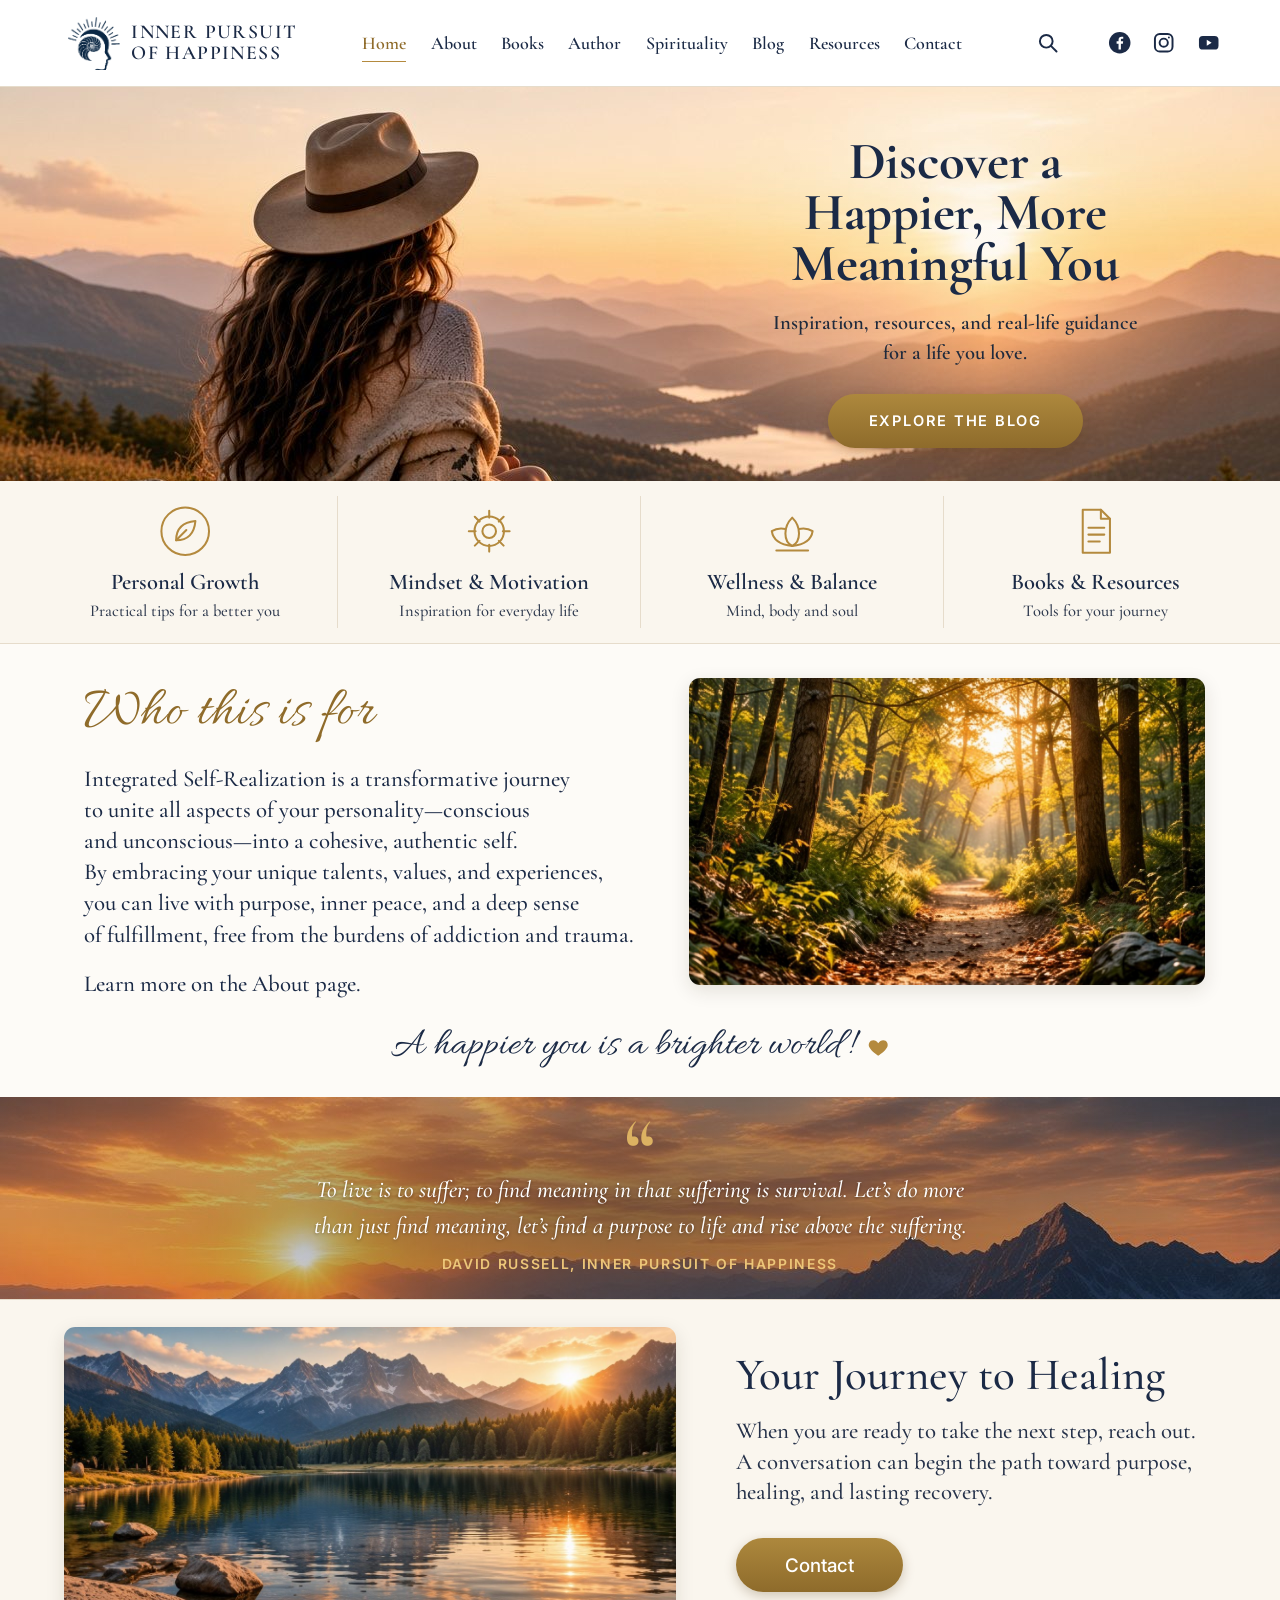
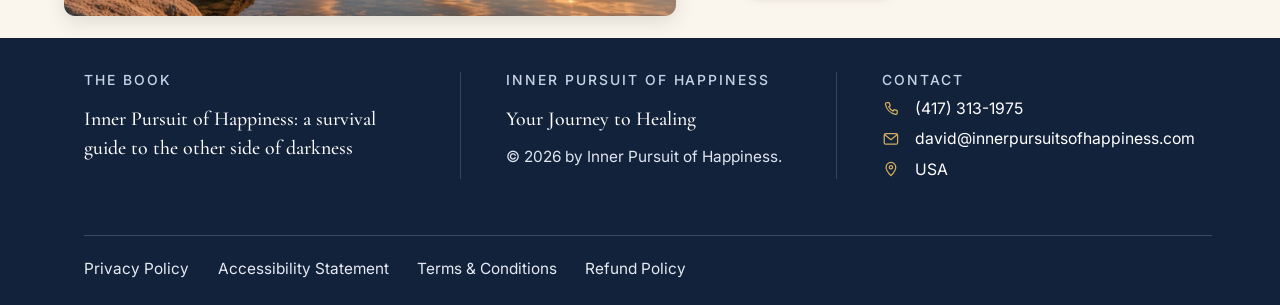
==== index.html @ fd6c5c4e "Home page design preview (approved mockup)" ====
<!doctype html>
<html lang="en">
<head>
  <meta charset="utf-8" />
  <meta name="viewport" content="width=device-width, initial-scale=1" />
  <meta name="robots" content="noindex, nofollow, noarchive" />
  <meta name="googlebot" content="noindex, nofollow" />
  <title>Home (design preview) | Inner Pursuit of Happiness</title>
  <meta name="description" content="Design preview of the Inner Pursuit of Happiness home page. Not the live website." />
  <link rel="icon" type="image/png" href="images/logo-icon.png" />
  <link rel="preconnect" href="https://fonts.googleapis.com" />
  <link rel="preconnect" href="https://fonts.gstatic.com" crossorigin />
  <link
    rel="stylesheet"
    href="https://fonts.googleapis.com/css2?family=Allura&family=Cormorant+Garamond:ital,wght@0,500;0,600;0,700;1,500&family=Inter:wght@400;500;600&display=swap"
  />
  <link rel="stylesheet" href="styles.css" />
</head>
<body>
  <a class="skip-link" href="#main">Skip to main content</a>

  <header class="site-header">
    <div class="wrap header-inner">
      <a class="brand" href="./" aria-label="Inner Pursuit of Happiness, home">
        <img class="brand-mark" src="images/logo-icon.png" alt="" width="466" height="469" />
        <span class="brand-name" aria-hidden="true"><span>Inner Pursuit</span><span>of Happiness</span></span>
      </a>

      <button class="menu-toggle" type="button" aria-expanded="false" aria-controls="site-nav">
        <span class="menu-bars" aria-hidden="true"></span>
        <span class="menu-label">Menu</span>
      </button>

      <nav id="site-nav" class="site-nav" aria-label="Main">
        <ul>
          <li><a href="./" aria-current="page">Home</a></li>
          <li><a href="https://innerpursuitofhappiness.com/about">About</a></li>
          <li><a href="https://innerpursuitofhappiness.com/books">Books</a></li>
          <li><a href="https://innerpursuitofhappiness.com/author">Author</a></li>
          <li><a href="https://innerpursuitofhappiness.com/spirituality">Spirituality</a></li>
          <li><a href="https://innerpursuitofhappiness.com/blog">Blog</a></li>
          <li><a href="https://innerpursuitofhappiness.com/resources">Resources</a></li>
          <li><a href="https://innerpursuitofhappiness.com/contact">Contact</a></li>
        </ul>
      </nav>

      <div class="header-tools">
        <a
          class="tool-link"
          href="https://www.google.com/search?q=site%3Ainnerpursuitofhappiness.com"
          aria-label="Search the Inner Pursuit of Happiness website"
        >
          <svg viewBox="0 0 24 24" aria-hidden="true"><circle cx="10.5" cy="10.5" r="6.5" /><path d="M15.5 15.5 21 21" /></svg>
        </a>
        <span class="social" aria-hidden="true">
          <svg class="social-fb" viewBox="0 0 24 24"><circle cx="12" cy="12" r="11" /><path class="ink" d="M13.2 19v-6h2l.3-2.4h-2.3V9.2c0-.7.2-1.2 1.2-1.2h1.2V5.9c-.2 0-1-.1-1.8-.1-1.8 0-3 1.1-3 3.1v1.7H8.8V13h2v6z" /></svg>
          <svg class="social-ig" viewBox="0 0 24 24"><rect x="3" y="3" width="18" height="18" rx="5" /><circle cx="12" cy="12" r="4.2" /><circle cx="17.3" cy="6.7" r="1" class="dot" /></svg>
          <svg class="social-yt" viewBox="0 0 24 24"><rect x="2" y="5" width="20" height="14" rx="4" /><path class="ink" d="m10 9 5 3-5 3z" /></svg>
        </span>
      </div>
    </div>
  </header>

  <main id="main">
    <section class="hero" aria-labelledby="hero-title">
      <img
        class="hero-img"
        src="images/hero-woman-valley.jpg"
        alt="A woman in a brown hat sits on a hillside overlooking a golden mountain valley and lake at sunset"
        width="1280"
        height="720"
        fetchpriority="high"
      />
      <div class="wrap hero-inner">
        <div class="hero-copy">
          <h1 id="hero-title">Discover a<br class="br-d" /> Happier, More<br class="br-d" /> Meaningful You</h1>
          <p class="hero-lede">Inspiration, resources, and real-life guidance<br class="br-d" /> for a life you love.</p>
          <a class="btn btn-gold btn-caps" href="https://innerpursuitofhappiness.com/blog">Explore the Blog</a>
        </div>
      </div>
    </section>

    <nav class="features" aria-label="Topics">
      <ul class="wrap features-list">
        <li>
          <svg class="feature-icon" viewBox="0 0 48 48" aria-hidden="true"><circle cx="24" cy="24" r="21" /><path d="M16 32c0-10 6-16 17-17-1 11-7 17-17 17Z" /><path d="M16 32l9-9" /></svg>
          <h2>Personal Growth</h2>
          <p>Practical tips for a better you</p>
        </li>
        <li>
          <svg class="feature-icon" viewBox="0 0 48 48" aria-hidden="true"><circle cx="24" cy="24" r="6" /><path d="M24 6v6M24 36v6M6 24h6M36 24h6M11.3 11.3l4.2 4.2M32.5 32.5l4.2 4.2M11.3 36.7l4.2-4.2M32.5 15.5l4.2-4.2" /><circle cx="24" cy="24" r="13" /></svg>
          <h2>Mindset &amp; Motivation</h2>
          <p>Inspiration for everyday life</p>
        </li>
        <li>
          <svg class="feature-icon" viewBox="0 0 48 48" aria-hidden="true"><path d="M24 12c4 4 6 9 6 14s-2 9-6 11c-4-2-6-6-6-11s2-10 6-14Z" /><path d="M18 22c-5-1-9 0-12 2 1 7 7 12 18 13" /><path d="M30 22c5-1 9 0 12 2-1 7-7 12-18 13" /><path d="M10 41h28" /></svg>
          <h2>Wellness &amp; Balance</h2>
          <p>Mind, body and soul</p>
        </li>
        <li>
          <svg class="feature-icon" viewBox="0 0 48 48" aria-hidden="true"><path d="M13 5h16l8 8v30H13z" /><path d="M29 5v8h8" /><path d="M18 21h14M18 27h14M18 33h10" /></svg>
          <h2>Books &amp; Resources</h2>
          <p>Tools for your journey</p>
        </li>
      </ul>
    </nav>

    <section class="who" aria-labelledby="who-title">
      <div class="wrap who-grid">
        <div class="who-copy">
          <h2 id="who-title" class="script-heading">Who this is for</h2>
          <p>
            Integrated Self-Realization is a transformative journey<br class="br-d" /> to unite all aspects of your
            personality—conscious<br class="br-d" /> and unconscious—into a cohesive, authentic self.<br class="br-d" /> By
            embracing your unique talents, values, and experiences,<br class="br-d" /> you can live with purpose, inner peace,
            and a deep sense<br class="br-d" /> of fulfillment, free from the burdens of addiction and trauma.
          </p>
          <p class="who-more">Learn more on the About page.</p>
        </div>
        <img
          class="photo who-photo"
          src="images/forest-path.jpg"
          alt="A quiet forest walking path with golden sunlight filtering through tall trees"
          width="1280"
          height="720"
          loading="lazy"
        />
      </div>
      <p class="wrap tagline">A happier you is a brighter world! <svg class="heart" viewBox="0 0 24 24" aria-hidden="true"><path d="M12 21s-7.5-4.6-9.6-9.2C.9 8.4 3 4.5 6.7 4.5c2.2 0 3.9 1.2 5.3 3.1 1.4-1.9 3.1-3.1 5.3-3.1 3.7 0 5.8 3.9 4.3 7.3C19.5 16.4 12 21 12 21Z" /></svg></p>
    </section>

    <section class="quote" aria-label="A message from David Russell">
      <img class="quote-img" src="images/quote-panorama.jpg" alt="" width="1280" height="720" loading="lazy" />
      <figure class="wrap quote-inner">
        <span class="quote-mark" aria-hidden="true">&ldquo;</span>
        <blockquote>
          <p>
            To live is to suffer; to find meaning in that suffering is survival. Let’s do more<br class="br-d" />
            than just find meaning, let’s find a purpose to life and rise above the suffering.
          </p>
        </blockquote>
        <figcaption>David Russell, Inner Pursuit of Happiness</figcaption>
      </figure>
    </section>

    <section class="journey" aria-labelledby="journey-title">
      <div class="wrap journey-grid">
        <img
          class="photo journey-photo"
          src="images/mountain-lake.jpg"
          alt="A calm mountain lake at sunset with evergreen trees along the shore and golden light on the water"
          width="1280"
          height="720"
          loading="lazy"
        />
        <div class="journey-copy">
          <h2 id="journey-title">Your Journey to Healing</h2>
          <p>
            When you are ready to take the next step, reach out. A conversation can begin the path toward purpose, healing,
            and lasting recovery.
          </p>
          <a class="btn btn-gold" href="https://innerpursuitofhappiness.com/contact">Contact</a>
        </div>
      </div>
    </section>
  </main>

  <footer class="site-footer">
    <div class="wrap footer-cols">
      <div class="footer-col">
        <p class="footer-label">The Book</p>
        <p class="footer-serif">
          <a href="https://innerpursuitofhappiness.com/books/inner-pursuit-of-happiness">Inner Pursuit of Happiness: a survival guide to the other side of darkness</a>
        </p>
      </div>
      <div class="footer-col">
        <p class="footer-label">Inner Pursuit of Happiness</p>
        <p class="footer-serif">Your Journey to Healing</p>
        <p class="footer-small">© 2026 by Inner Pursuit of Happiness.</p>
      </div>
      <div class="footer-col">
        <p class="footer-label">Contact</p>
        <ul class="footer-contact">
          <li>
            <svg viewBox="0 0 24 24" aria-hidden="true"><path d="M6.6 3.5h3l1.5 4.2-2 1.4a12 12 0 0 0 5.8 5.8l1.4-2 4.2 1.5v3a2 2 0 0 1-2.2 2A17 17 0 0 1 4.6 5.7a2 2 0 0 1 2-2.2Z" /></svg>
            <a href="tel:+14173131975">(417) 313-1975</a>
          </li>
          <li>
            <svg viewBox="0 0 24 24" aria-hidden="true"><rect x="3" y="5" width="18" height="14" rx="2" /><path d="m3.5 6 8.5 7 8.5-7" /></svg>
            <a href="mailto:david@innerpursuitsofhappiness.com">david@innerpursuitsofhappiness.com</a>
          </li>
          <li>
            <svg viewBox="0 0 24 24" aria-hidden="true"><path d="M12 21s-6.5-6.2-6.5-11.2a6.5 6.5 0 0 1 13 0C18.5 14.8 12 21 12 21Z" /><circle cx="12" cy="9.8" r="2.3" /></svg>
            <span>USA</span>
          </li>
        </ul>
      </div>
    </div>
    <div class="wrap footer-legal">
      <nav aria-label="Legal">
        <ul>
          <li><a href="https://innerpursuitofhappiness.com/privacy-policy">Privacy Policy</a></li>
          <li><a href="https://innerpursuitofhappiness.com/accessibility">Accessibility Statement</a></li>
          <li><a href="https://innerpursuitofhappiness.com/terms">Terms &amp; Conditions</a></li>
          <li><a href="https://innerpursuitofhappiness.com/refund-policy">Refund Policy</a></li>
        </ul>
      </nav>
    </div>
  </footer>

  <script>
    (function () {
      var btn = document.querySelector(".menu-toggle");
      var nav = document.getElementById("site-nav");
      if (!btn || !nav) return;
      btn.addEventListener("click", function () {
        var open = btn.getAttribute("aria-expanded") === "true";
        btn.setAttribute("aria-expanded", String(!open));
        nav.classList.toggle("is-open", !open);
      });
    })();
  </script>
</body>
</html>
---- styles.css ----
/* Inner Pursuit of Happiness — home page design preview.
   Desktop geometry is taken from the approved 682px-wide mockup: every
   measurement is written in mockup pixels multiplied by --u (one mockup
   pixel), so the page keeps the mockup's proportions at any desktop width. */

:root {
  --u: min(calc(100vw / 682), 2.2px);
  --navy: #1b2a46;
  --navy-deep: #13223b;
  --ink: #26324a;
  --gold: #b48a3e;
  --gold-text: #8f6b2a;
  --gold-btn-top: #ad883d;
  --gold-btn-bottom: #8e6b2b;
  --cream: #faf6ee;
  --ivory: #fdfbf7;
  --line: #e6dccb;
  --serif: "Cormorant Garamond", "Palatino Linotype", Palatino, Georgia, serif;
  --sans: "Inter", "Segoe UI", system-ui, sans-serif;
  --script: "Allura", "Segoe Script", cursive;
}

*,
*::before,
*::after {
  box-sizing: border-box;
}

html {
  -webkit-text-size-adjust: 100%;
}

body {
  margin: 0;
  background: var(--ivory);
  color: var(--ink);
  font-family: var(--serif);
  overflow-x: hidden;
}

img {
  display: block;
  max-width: 100%;
}

a {
  color: inherit;
}

h1,
h2,
p,
ul,
figure,
blockquote {
  margin: 0;
}

ul {
  padding: 0;
  list-style: none;
}

:focus-visible {
  outline: 2px solid var(--gold-text);
  outline-offset: 3px;
  border-radius: 3px;
}

.skip-link {
  position: absolute;
  left: 1rem;
  top: -4rem;
  z-index: 50;
  padding: 0.6rem 1rem;
  background: var(--navy);
  color: #fff;
  font-family: var(--sans);
  text-decoration: none;
}

.skip-link:focus {
  top: 1rem;
}

.wrap {
  width: calc(682 * var(--u));
  margin-inline: auto;
  position: relative;
}

/* —— Header (mockup y 0–46) —— */
.site-header {
  background: #fff;
  border-bottom: 1px solid var(--line);
  position: relative;
  z-index: 10;
}

.header-inner {
  display: flex;
  align-items: center;
  height: calc(46 * var(--u));
  padding: 0 calc(32 * var(--u)) 0 calc(36 * var(--u));
}

.brand {
  display: flex;
  align-items: center;
  gap: calc(6 * var(--u));
  text-decoration: none;
  color: var(--navy);
  width: calc(157 * var(--u));
  flex: none;
}

.brand-mark {
  width: calc(28 * var(--u));
  height: auto;
}

.brand-name {
  display: flex;
  flex-direction: column;
  font-family: var(--serif);
  font-weight: 600;
  font-size: max(11px, calc(10.5 * var(--u)));
  line-height: 1.08;
  letter-spacing: 0.07em;
  text-transform: uppercase;
  white-space: nowrap;
}

.site-nav ul {
  display: flex;
  align-items: center;
  gap: calc(13 * var(--u));
}

.site-nav a {
  position: relative;
  display: inline-block;
  padding: calc(4 * var(--u)) 0;
  font-family: var(--serif);
  font-weight: 600;
  font-size: max(13px, calc(9.6 * var(--u)));
  color: var(--navy);
  text-decoration: none;
}

.site-nav a::after {
  content: "";
  position: absolute;
  left: 0;
  right: 0;
  bottom: 0;
  height: 1px;
  background: var(--gold);
  transform: scaleX(0);
  transition: transform 0.2s ease;
}

.site-nav a:hover::after,
.site-nav a[aria-current="page"]::after {
  transform: scaleX(1);
}

.site-nav a[aria-current="page"] {
  color: var(--gold-text);
}

.header-tools {
  display: flex;
  align-items: center;
  gap: calc(26 * var(--u));
  margin-left: auto;
}

.tool-link {
  display: grid;
  place-items: center;
  color: var(--navy);
}

.header-tools svg {
  width: calc(12.5 * var(--u));
  height: calc(12.5 * var(--u));
  min-width: 16px;
  min-height: 16px;
}

.tool-link svg {
  fill: none;
  stroke: currentColor;
  stroke-width: 2;
  stroke-linecap: round;
}

.social {
  display: flex;
  align-items: center;
  gap: calc(11 * var(--u));
  color: var(--navy);
}

.social-fb circle {
  fill: var(--navy);
}

.social-fb .ink,
.social-yt .ink {
  fill: #fff;
}

.social-ig rect,
.social-ig circle {
  fill: none;
  stroke: var(--navy);
  stroke-width: 2;
}

.social-ig .dot {
  fill: var(--navy);
  stroke: none;
}

.social-yt rect {
  fill: var(--navy);
}

.menu-toggle {
  display: none;
}

/* —— Hero (mockup y 47–257: 210 tall) —— */
.hero {
  position: relative;
  height: calc(210 * var(--u));
  overflow: hidden;
  background: #c98d4f;
}

.hero-img {
  position: absolute;
  inset: 0;
  width: 100%;
  height: 100%;
  object-fit: cover;
  object-position: 30% 33%;
}

.hero::after {
  content: "";
  position: absolute;
  inset: 0;
  background: radial-gradient(ellipse 22% 46% at 74.6% 50%, rgba(255, 240, 214, 0.38), rgba(255, 240, 214, 0) 100%);
  pointer-events: none;
}

.hero-inner {
  height: 100%;
  z-index: 1;
}

.hero-copy {
  position: absolute;
  left: calc(390 * var(--u));
  width: calc(238 * var(--u));
  top: calc(26 * var(--u));
  text-align: center;
  color: var(--navy);
}

.hero h1 {
  font-family: var(--serif);
  font-weight: 600;
  font-size: calc(28 * var(--u));
  line-height: 0.97;
  letter-spacing: -0.005em;
  color: var(--navy);
}

.hero-lede {
  margin-top: calc(10 * var(--u));
  font-family: var(--serif);
  font-weight: 600;
  font-size: calc(11 * var(--u));
  line-height: 1.45;
  color: #1f2a3c;
}

.btn {
  display: inline-flex;
  align-items: center;
  justify-content: center;
  border-radius: 999px;
  font-family: var(--sans);
  font-weight: 600;
  text-decoration: none;
  transition: filter 0.2s ease, transform 0.2s ease;
}

.btn-gold {
  color: #fff;
  background: linear-gradient(180deg, var(--gold-btn-top), var(--gold-btn-bottom));
  box-shadow: 0 calc(2 * var(--u)) calc(6 * var(--u)) rgba(80, 52, 12, 0.25);
}

.btn-gold:hover {
  filter: brightness(1.08);
}

.btn-caps {
  text-transform: uppercase;
  letter-spacing: 0.12em;
}

.hero .btn {
  margin-top: calc(14 * var(--u));
  width: calc(136 * var(--u));
  height: calc(29 * var(--u));
  font-size: max(11px, calc(7.8 * var(--u)));
}

/* —— Feature icons (mockup y 257–343: 86 tall) —— */
.features {
  background: var(--cream);
  border-bottom: 1px solid var(--line);
}

.features-list {
  display: grid;
  grid-template-columns: repeat(4, 1fr);
  height: calc(86 * var(--u));
  padding: 0 calc(18 * var(--u));
  align-items: center;
}

.features-list li {
  display: flex;
  flex-direction: column;
  align-items: center;
  text-align: center;
  padding: calc(4 * var(--u)) 0;
}

.features-list li + li {
  border-left: 1px solid var(--line);
}

.feature-icon {
  width: calc(25 * var(--u));
  height: calc(25 * var(--u));
  fill: none;
  stroke: var(--gold);
  stroke-width: 1.6;
  stroke-linecap: round;
  stroke-linejoin: round;
}

.features h2 {
  margin-top: calc(7 * var(--u));
  font-family: var(--serif);
  font-weight: 600;
  font-size: max(15px, calc(11.2 * var(--u)));
  line-height: 1.15;
  color: var(--navy);
}

.features p {
  margin-top: calc(3 * var(--u));
  font-family: var(--serif);
  font-weight: 500;
  font-size: max(13px, calc(8.4 * var(--u)));
  color: #3c4658;
}

/* —— Who this is for (mockup y 343–580) —— */
.who {
  background: var(--ivory);
  padding: calc(18 * var(--u)) 0 calc(14 * var(--u));
}

.who-grid {
  display: grid;
  grid-template-columns: calc(312 * var(--u)) calc(275 * var(--u));
  justify-content: space-between;
  padding: 0 calc(40 * var(--u)) 0 calc(45 * var(--u));
}

.script-heading {
  font-family: var(--script);
  font-weight: 400;
  font-size: calc(30 * var(--u));
  line-height: 1;
  color: var(--gold-text);
  margin-top: calc(4 * var(--u));
}

.who-copy p {
  font-family: var(--serif);
  font-weight: 500;
  font-size: calc(12.4 * var(--u));
  line-height: 1.35;
  color: var(--ink);
}

.who-copy .script-heading + p {
  margin-top: calc(12 * var(--u));
}

.who-more {
  margin-top: calc(10 * var(--u));
}

.photo {
  border-radius: calc(6 * var(--u));
  object-fit: cover;
  box-shadow: 0 calc(3 * var(--u)) calc(10 * var(--u)) rgba(40, 30, 10, 0.12);
}

.who-photo {
  width: calc(275 * var(--u));
  height: calc(164 * var(--u));
  object-position: 50% 55%;
}

.tagline {
  display: flex;
  align-items: center;
  justify-content: center;
  gap: calc(8 * var(--u));
  margin-top: calc(12 * var(--u));
  font-family: var(--script);
  font-size: calc(21 * var(--u));
  line-height: 1.2;
  color: var(--navy);
}

.heart {
  width: calc(12 * var(--u));
  height: calc(12 * var(--u));
  fill: var(--gold);
}

/* —— Quote banner (mockup y 580–688: 108 tall) —— */
.quote {
  position: relative;
  height: calc(108 * var(--u));
  overflow: hidden;
  background: var(--navy-deep);
}

.quote-img {
  position: absolute;
  inset: 0;
  width: 100%;
  height: 100%;
  object-fit: cover;
  object-position: 50% 60%;
}

.quote::after {
  content: "";
  position: absolute;
  inset: 0;
  background: radial-gradient(ellipse 48% 70% at 50% 55%, rgba(14, 22, 40, 0.5), rgba(14, 22, 40, 0.12) 100%);
}

.quote-inner {
  position: relative;
  z-index: 1;
  height: 100%;
  display: flex;
  flex-direction: column;
  align-items: center;
  justify-content: center;
  text-align: center;
  color: #fff;
}

.quote-mark {
  font-family: var(--serif);
  font-weight: 700;
  font-size: calc(40 * var(--u));
  line-height: 0.6;
  height: calc(18 * var(--u));
  color: #d4ad5f;
}

.quote blockquote p {
  margin-top: calc(6 * var(--u));
  font-family: var(--serif);
  font-style: italic;
  font-weight: 500;
  font-size: calc(12 * var(--u));
  line-height: 1.5;
  text-shadow: 0 1px 3px rgba(0, 0, 0, 0.35);
}

.quote figcaption {
  margin-top: calc(7 * var(--u));
  font-family: var(--sans);
  font-weight: 600;
  font-size: max(11px, calc(7.4 * var(--u)));
  letter-spacing: 0.12em;
  text-transform: uppercase;
  color: #e3bf72;
}

/* —— Your Journey to Healing (mockup y 688–868) —— */
.journey {
  background: var(--cream);
  padding: calc(14 * var(--u)) 0 calc(12 * var(--u));
  border-top: 1px solid var(--line);
}

.journey-grid {
  display: grid;
  grid-template-columns: calc(326 * var(--u)) 1fr;
  gap: calc(32 * var(--u));
  align-items: center;
  padding: 0 calc(40 * var(--u)) 0 calc(34 * var(--u));
}

.journey-photo {
  width: calc(326 * var(--u));
  height: calc(154 * var(--u));
  object-position: 50% 60%;
}

.journey-copy h2 {
  font-family: var(--serif);
  font-weight: 500;
  font-size: calc(24 * var(--u));
  line-height: 1.1;
  color: var(--navy);
}

.journey-copy p {
  margin-top: calc(9 * var(--u));
  font-family: var(--serif);
  font-weight: 500;
  font-size: calc(12.2 * var(--u));
  line-height: 1.33;
  color: var(--ink);
}

.journey .btn {
  margin-top: calc(16 * var(--u));
  width: calc(89 * var(--u));
  height: calc(29 * var(--u));
  font-size: max(13px, calc(10 * var(--u)));
  font-weight: 500;
}

/* —— Footer (mockup y 868–1024: 156 tall) —— */
.site-footer {
  background: var(--navy-deep);
  color: #fff;
  padding: calc(18 * var(--u)) 0 calc(14 * var(--u));
}

.footer-cols {
  display: grid;
  grid-template-columns: 1fr 1fr 1fr;
  padding: 0 calc(36 * var(--u)) calc(18 * var(--u)) calc(45 * var(--u));
}

.footer-col + .footer-col {
  border-left: 1px solid rgba(255, 255, 255, 0.16);
  padding-left: calc(24 * var(--u));
}

.footer-col:first-child {
  padding-right: calc(24 * var(--u));
}

.footer-label {
  font-family: var(--sans);
  font-weight: 500;
  font-size: max(11px, calc(7.4 * var(--u)));
  letter-spacing: 0.14em;
  text-transform: uppercase;
  color: #c9d4e6;
}

.footer-serif {
  margin-top: calc(9 * var(--u));
  font-family: var(--serif);
  font-weight: 500;
  font-size: max(15px, calc(10.6 * var(--u)));
  line-height: 1.45;
}

.footer-serif a {
  text-decoration: none;
}

.footer-serif a:hover,
.footer-contact a:hover,
.footer-legal a:hover {
  text-decoration: underline;
}

.footer-small {
  margin-top: calc(7 * var(--u));
  font-family: var(--sans);
  font-size: max(12px, calc(8.2 * var(--u)));
  color: #dfe5ef;
}

.footer-contact {
  margin-top: calc(6 * var(--u));
  display: grid;
  gap: calc(6 * var(--u));
  font-family: var(--sans);
  font-size: max(12px, calc(8.4 * var(--u)));
}

.footer-contact li {
  display: flex;
  align-items: center;
  gap: calc(8 * var(--u));
  min-width: 0;
}

.footer-contact a {
  text-decoration: none;
  overflow-wrap: anywhere;
}

.footer-contact svg {
  flex: none;
  width: max(14px, calc(9.5 * var(--u)));
  height: max(14px, calc(9.5 * var(--u)));
  fill: none;
  stroke: #d4ad5f;
  stroke-width: 1.7;
  stroke-linejoin: round;
}

.footer-legal {
  padding: calc(12 * var(--u)) calc(36 * var(--u)) 0 calc(45 * var(--u));
}

.footer-legal::before {
  content: "";
  display: block;
  height: 1px;
  background: rgba(255, 255, 255, 0.18);
  margin-bottom: calc(12 * var(--u));
}

.footer-legal ul {
  display: flex;
  flex-wrap: wrap;
  gap: calc(6 * var(--u)) calc(15 * var(--u));
}

.footer-legal a {
  font-family: var(--sans);
  font-size: max(12px, calc(8.2 * var(--u)));
  color: #e6ebf3;
  text-decoration: none;
}

/* —— Tablet and phone —— */
@media (max-width: 960px) {
  :root {
    --u: 1.5px;
  }

  .wrap {
    width: 100%;
  }

  .header-inner {
    height: auto;
    min-height: 64px;
    padding: 0.6rem 1.25rem;
    flex-wrap: wrap;
    gap: 0.5rem 1rem;
  }

  .brand {
    width: auto;
  }

  .brand-mark {
    width: 40px;
  }

  .header-tools {
    order: 2;
    gap: 1rem;
  }

  .menu-toggle {
    order: 3;
    display: inline-flex;
    align-items: center;
    gap: 0.5rem;
    padding: 0.5rem 0.9rem;
    border: 1px solid var(--line);
    border-radius: 999px;
    background: #fff;
    color: var(--navy);
    font-family: var(--sans);
    font-size: 0.9rem;
    font-weight: 600;
    cursor: pointer;
  }

  .menu-bars,
  .menu-bars::before,
  .menu-bars::after {
    display: block;
    width: 16px;
    height: 2px;
    background: currentColor;
    position: relative;
  }

  .menu-bars::before,
  .menu-bars::after {
    content: "";
    position: absolute;
    left: 0;
  }

  .menu-bars::before {
    top: -5px;
  }

  .menu-bars::after {
    top: 5px;
  }

  .site-nav {
    order: 4;
    display: none;
    width: 100%;
  }

  .site-nav.is-open {
    display: block;
  }

  .site-nav ul {
    flex-direction: column;
    align-items: flex-start;
    gap: 0;
    padding: 0.25rem 0 0.5rem;
  }

  .site-nav li {
    width: 100%;
    border-top: 1px solid var(--line);
  }

  .site-nav a {
    display: block;
    padding: 0.7rem 0;
    font-size: 1.1rem;
  }

  .site-nav a::after {
    display: none;
  }

  .hero {
    height: auto;
    background: var(--cream);
  }

  .hero-img {
    position: relative;
    height: clamp(240px, 56vw, 460px);
    object-position: 28% 35%;
  }

  .hero::after {
    display: none;
  }

  .hero-copy {
    position: static;
    width: auto;
    padding: 1.75rem 1.25rem 2rem;
  }

  .hero h1 {
    font-size: clamp(2.2rem, 7vw, 3rem);
    line-height: 1.02;
  }

  .hero-lede {
    font-size: 1.15rem;
  }

  .hero .btn {
    width: auto;
    height: auto;
    min-height: 48px;
    padding: 0 2rem;
  }

  .features-list {
    height: auto;
    grid-template-columns: repeat(2, 1fr);
    padding: 1.25rem 1rem;
    row-gap: 1.25rem;
  }

  .features-list li:nth-child(3) {
    border-left: 0;
  }

  .feature-icon {
    width: 36px;
    height: 36px;
  }

  .who {
    padding: 2rem 0 1.75rem;
  }

  .who-grid,
  .journey-grid {
    grid-template-columns: 1fr;
    gap: 1.5rem;
    padding: 0 1.25rem;
  }

  .script-heading {
    font-size: 2.6rem;
  }

  .who-copy p,
  .journey-copy p {
    font-size: 1.2rem;
    line-height: 1.5;
  }

  .who-photo,
  .journey-photo {
    width: 100%;
    height: auto;
    aspect-ratio: 16 / 9;
    border-radius: 8px;
  }

  .tagline {
    margin-top: 1.5rem;
    padding: 0 1.25rem;
    font-size: 1.9rem;
    flex-wrap: wrap;
    text-align: center;
  }

  .heart {
    width: 18px;
    height: 18px;
  }

  .quote {
    height: auto;
  }

  .quote-inner {
    padding: 2rem 1.25rem;
  }

  .quote-mark {
    font-size: 3.2rem;
    height: 1.6rem;
  }

  .quote blockquote p {
    font-size: 1.2rem;
  }

  .journey {
    padding: 2rem 0;
  }

  .journey-copy h2 {
    font-size: 2.2rem;
  }

  .journey .btn {
    width: auto;
    height: auto;
    min-height: 46px;
    padding: 0 2rem;
  }

  .site-footer {
    padding: 2rem 0 1.5rem;
  }

  .footer-cols {
    grid-template-columns: 1fr;
    gap: 1.5rem;
    padding: 0 1.25rem 1.5rem;
  }

  .footer-col + .footer-col {
    border-left: 0;
    border-top: 1px solid rgba(255, 255, 255, 0.16);
    padding: 1.25rem 0 0;
  }

  .footer-legal {
    padding: 1rem 1.25rem 0;
  }

  .br-d {
    display: none;
  }
}

@media (max-width: 480px) {
  .brand-name {
    font-size: 12px;
  }

  .header-tools {
    gap: 0.7rem;
  }

  .social {
    gap: 0.55rem;
  }

  .features p {
    font-size: 12px;
  }
}

@media (prefers-reduced-motion: reduce) {
  .btn,
  .site-nav a::after {
    transition: none;
  }
}

/* —— Second pass against the mockup: icon row weight, body size, quote mark —— */
@media (min-width: 961px) {
  .feature-icon {
    width: calc(29 * var(--u));
    height: calc(29 * var(--u));
    stroke-width: 1.8;
  }

  .features h2 {
    margin-top: calc(6 * var(--u));
    font-size: calc(12 * var(--u));
  }

  .features p {
    font-size: calc(8.8 * var(--u));
    color: #2f3a4e;
  }

  .who-grid {
    grid-template-columns: calc(304 * var(--u)) calc(275 * var(--u));
  }

  .who-copy p {
    font-size: calc(13.4 * var(--u));
    line-height: 1.28;
    color: var(--navy);
  }

  .quote-mark {
    font-size: calc(50 * var(--u));
    height: calc(20 * var(--u));
    color: #dcb262;
  }

  .quote blockquote p {
    font-size: calc(12.6 * var(--u));
  }

  .quote figcaption {
    color: #ecc679;
  }

  .hero h1 {
    font-weight: 700;
  }
}

@media (min-width: 961px) {
  .who-grid {
    grid-template-columns: calc(314 * var(--u)) calc(275 * var(--u));
  }

  .who-copy p {
    font-size: calc(12.2 * var(--u));
    line-height: 1.36;
    white-space: nowrap;
  }

  .quote-mark {
    font-size: calc(44 * var(--u));
  }
}
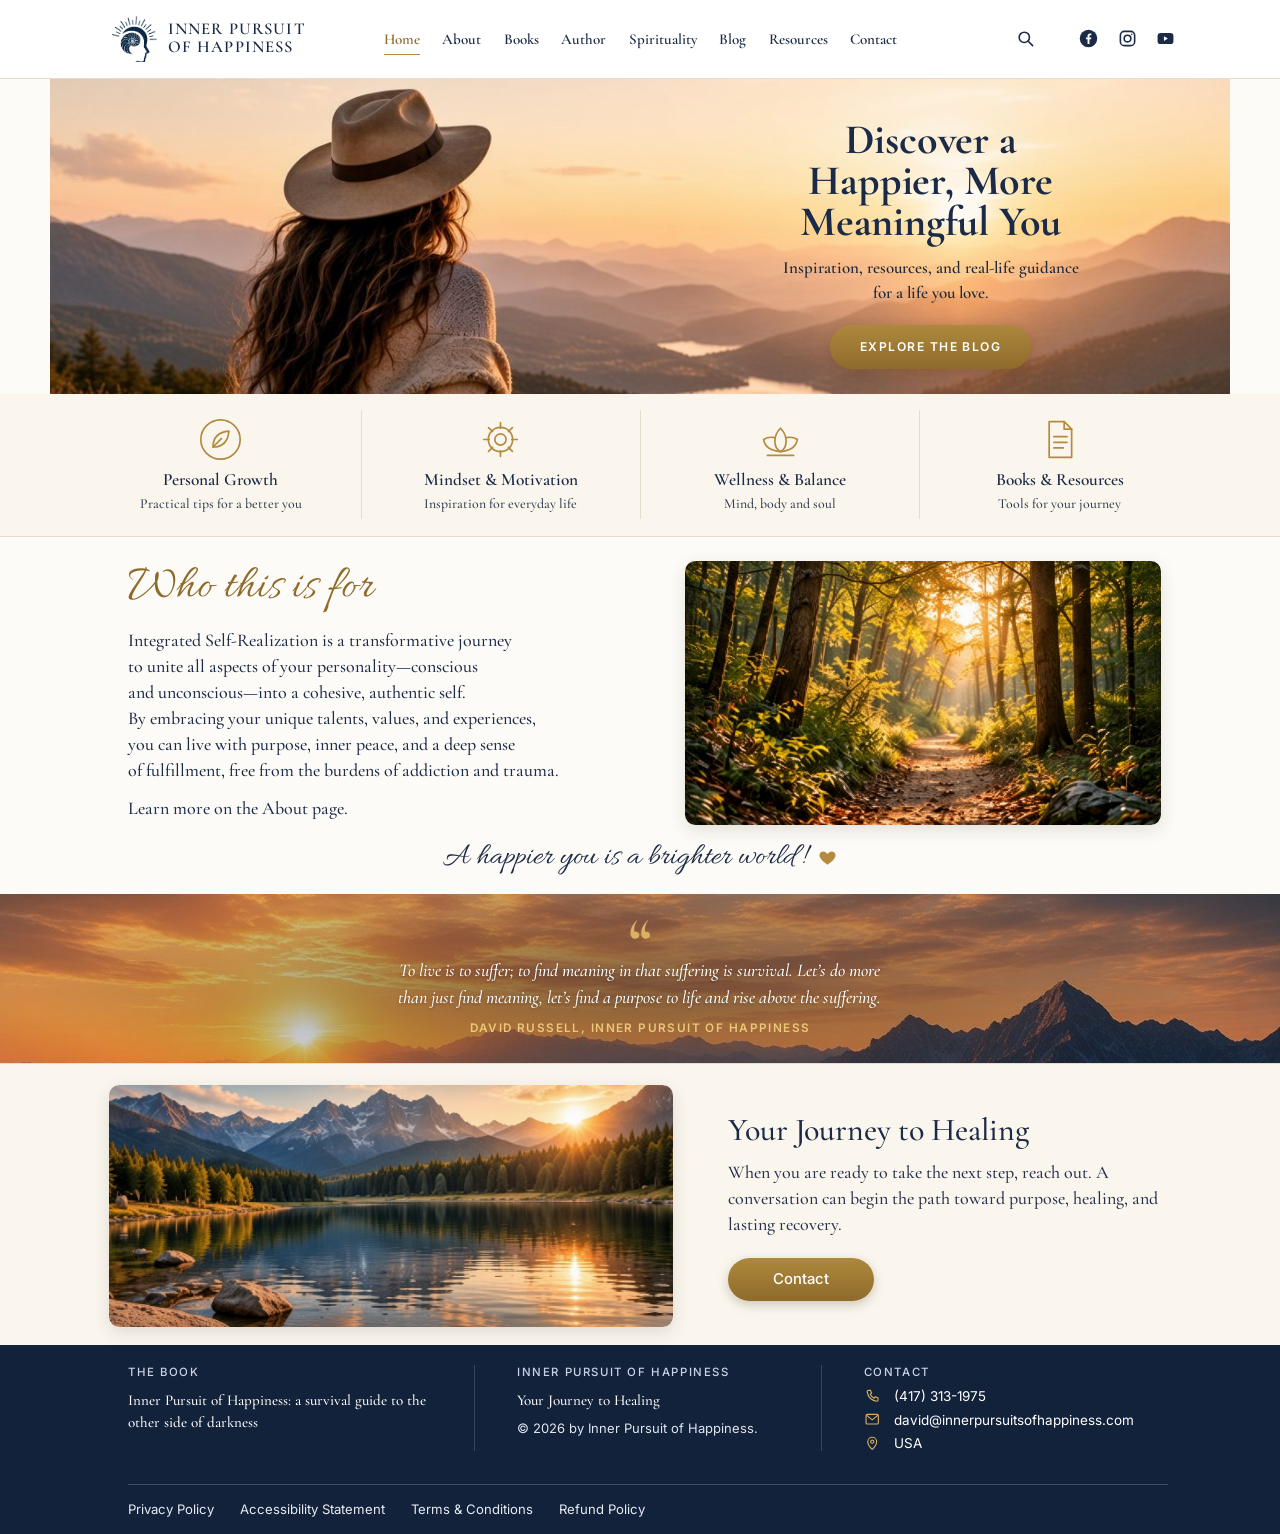
==== commit 89d67682: "Version the stylesheet URL so browsers load the compact styles" ====
--- a/index.html
+++ b/index.html
@@ -14,7 +14,7 @@
     rel="stylesheet"
     href="https://fonts.googleapis.com/css2?family=Allura&family=Cormorant+Garamond:ital,wght@0,500;0,600;0,700;1,500&family=Inter:wght@400;500;600&display=swap"
   />
-  <link rel="stylesheet" href="styles.css" />
+  <link rel="stylesheet" href="styles.css?v=compact-2" />
 </head>
 <body>
   <a class="skip-link" href="#main">Skip to main content</a>
--- a/styles.css
+++ b/styles.css
@@ -1008,3 +1008,214 @@
     font-size: calc(44 * var(--u));
   }
 }
+
+/* —— Compact pass: content width capped at 1180px (682 mockup px x 1.73),
+   then section heights and type reduced toward the requested targets. —— */
+@media (min-width: 961px) {
+  :root {
+    --u: min(calc(100vw / 682), 1.73px);
+  }
+
+  .header-inner {
+    height: calc(45 * var(--u));
+  }
+
+  .brand-mark {
+    width: calc(26 * var(--u));
+  }
+
+  .brand-name {
+    font-size: calc(9.6 * var(--u));
+  }
+
+  .site-nav a {
+    font-size: max(14px, calc(8.7 * var(--u)));
+  }
+
+  .header-tools svg {
+    width: calc(11 * var(--u));
+    height: calc(11 * var(--u));
+  }
+
+  .hero {
+    height: calc(182 * var(--u));
+  }
+
+  .hero-img {
+    object-position: 30% 26%;
+  }
+
+  .hero-copy {
+    top: calc(24 * var(--u));
+  }
+
+  .hero h1 {
+    font-size: calc(24.3 * var(--u));
+  }
+
+  .hero-lede {
+    margin-top: calc(8 * var(--u));
+    font-size: max(16px, calc(9.8 * var(--u)));
+  }
+
+  .hero .btn {
+    margin-top: calc(11 * var(--u));
+    width: calc(116 * var(--u));
+    height: calc(25.5 * var(--u));
+    font-size: max(11px, calc(7 * var(--u)));
+  }
+
+  .features-list {
+    height: calc(82 * var(--u));
+  }
+
+  .feature-icon {
+    width: calc(26 * var(--u));
+    height: calc(26 * var(--u));
+  }
+
+  .features h2 {
+    margin-top: calc(5 * var(--u));
+    font-size: calc(10 * var(--u));
+  }
+
+  .features p {
+    font-size: max(13px, calc(8 * var(--u)));
+  }
+
+  .who {
+    padding: calc(14 * var(--u)) 0 calc(10 * var(--u));
+  }
+
+  .who-grid {
+    grid-template-columns: calc(300 * var(--u)) calc(275 * var(--u));
+    align-items: center;
+  }
+
+  .script-heading {
+    font-size: calc(27.7 * var(--u));
+    margin-top: 0;
+  }
+
+  .who-copy p {
+    font-size: calc(10.4 * var(--u));
+    line-height: 1.45;
+  }
+
+  .who-copy .script-heading + p {
+    margin-top: calc(8 * var(--u));
+  }
+
+  .who-more {
+    margin-top: calc(7 * var(--u));
+  }
+
+  .who-photo {
+    height: calc(153 * var(--u));
+  }
+
+  .tagline {
+    margin-top: calc(8 * var(--u));
+    font-size: calc(18 * var(--u));
+  }
+
+  .heart {
+    width: calc(11 * var(--u));
+    height: calc(11 * var(--u));
+  }
+
+  .quote {
+    height: calc(98 * var(--u));
+  }
+
+  .quote-mark {
+    font-size: calc(36 * var(--u));
+    height: calc(15 * var(--u));
+  }
+
+  .quote blockquote p {
+    margin-top: calc(5 * var(--u));
+    font-size: calc(10.4 * var(--u));
+  }
+
+  .quote figcaption {
+    margin-top: calc(6 * var(--u));
+    font-size: max(11px, calc(6.8 * var(--u)));
+  }
+
+  .journey {
+    padding: calc(12 * var(--u)) 0 calc(10 * var(--u));
+  }
+
+  .journey-photo {
+    height: calc(140 * var(--u));
+  }
+
+  .journey-copy h2 {
+    font-size: calc(18.5 * var(--u));
+  }
+
+  .journey-copy p {
+    margin-top: calc(7 * var(--u));
+    font-size: calc(10.4 * var(--u));
+    line-height: 1.45;
+  }
+
+  .journey .btn {
+    margin-top: calc(12 * var(--u));
+    width: calc(84 * var(--u));
+    height: calc(25 * var(--u));
+    font-size: max(13px, calc(8.6 * var(--u)));
+  }
+
+  .site-footer {
+    padding: calc(12 * var(--u)) 0 calc(9 * var(--u));
+  }
+
+  .footer-cols {
+    padding-bottom: calc(11 * var(--u));
+  }
+
+  .footer-label {
+    font-size: max(11px, calc(6.6 * var(--u)));
+  }
+
+  .footer-serif {
+    margin-top: calc(6 * var(--u));
+    font-size: calc(8.7 * var(--u));
+  }
+
+  .footer-small {
+    margin-top: calc(5 * var(--u));
+    font-size: max(13px, calc(7.5 * var(--u)));
+  }
+
+  .footer-contact {
+    margin-top: calc(5 * var(--u));
+    gap: calc(4 * var(--u));
+    font-size: max(13px, calc(7.8 * var(--u)));
+  }
+
+  .footer-legal {
+    padding-top: calc(8 * var(--u));
+  }
+
+  .footer-legal::before {
+    margin-bottom: calc(8 * var(--u));
+  }
+
+  .footer-legal a {
+    font-size: max(13px, calc(7.6 * var(--u)));
+  }
+}
+
+@media (min-width: 961px) {
+  .hero {
+    max-width: calc(682 * var(--u));
+    margin-inline: auto;
+  }
+
+  .hero-img {
+    object-position: 30% 32%;
+  }
+}
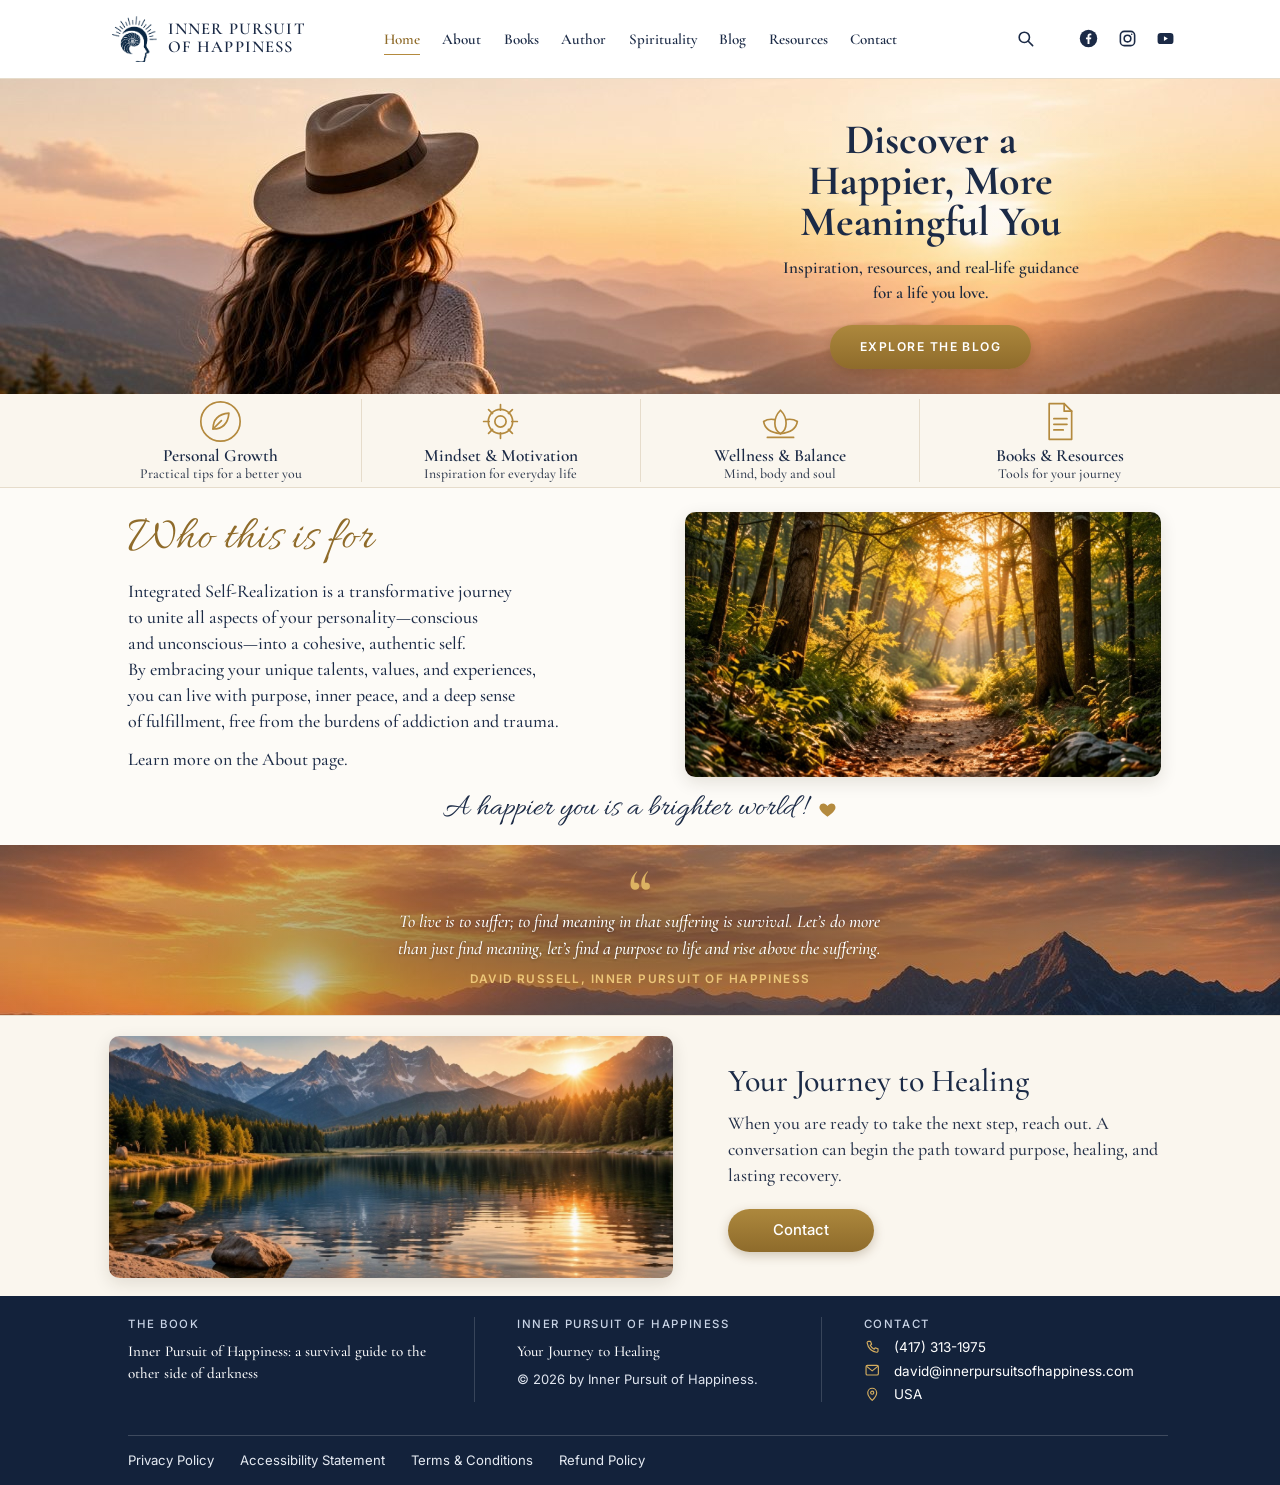
==== commit b89f8581: "Full-width hero photo; compact feature row" ====
--- a/index.html
+++ b/index.html
@@ -14,7 +14,7 @@
     rel="stylesheet"
     href="https://fonts.googleapis.com/css2?family=Allura&family=Cormorant+Garamond:ital,wght@0,500;0,600;0,700;1,500&family=Inter:wght@400;500;600&display=swap"
   />
-  <link rel="stylesheet" href="styles.css?v=compact-2" />
+  <link rel="stylesheet" href="styles.css?v=compact-3" />
 </head>
 <body>
   <a class="skip-link" href="#main">Skip to main content</a>
--- a/styles.css
+++ b/styles.css
@@ -1219,3 +1219,35 @@
     object-position: 30% 32%;
   }
 }
+
+/* —— Full-width hero photo at the compact height; tighter feature row —— */
+@media (min-width: 961px) {
+  .hero {
+    max-width: none;
+    margin-inline: 0;
+  }
+
+  .hero-img {
+    object-position: 30% 29%;
+  }
+
+  .features-list {
+    height: auto;
+    padding-top: 5px;
+    padding-bottom: 5px;
+  }
+
+  .features-list li {
+    padding: 0;
+  }
+
+  .features h2 {
+    margin-top: 2px;
+    line-height: 1.1;
+  }
+
+  .features p {
+    margin-top: 1px;
+    line-height: 1.15;
+  }
+}
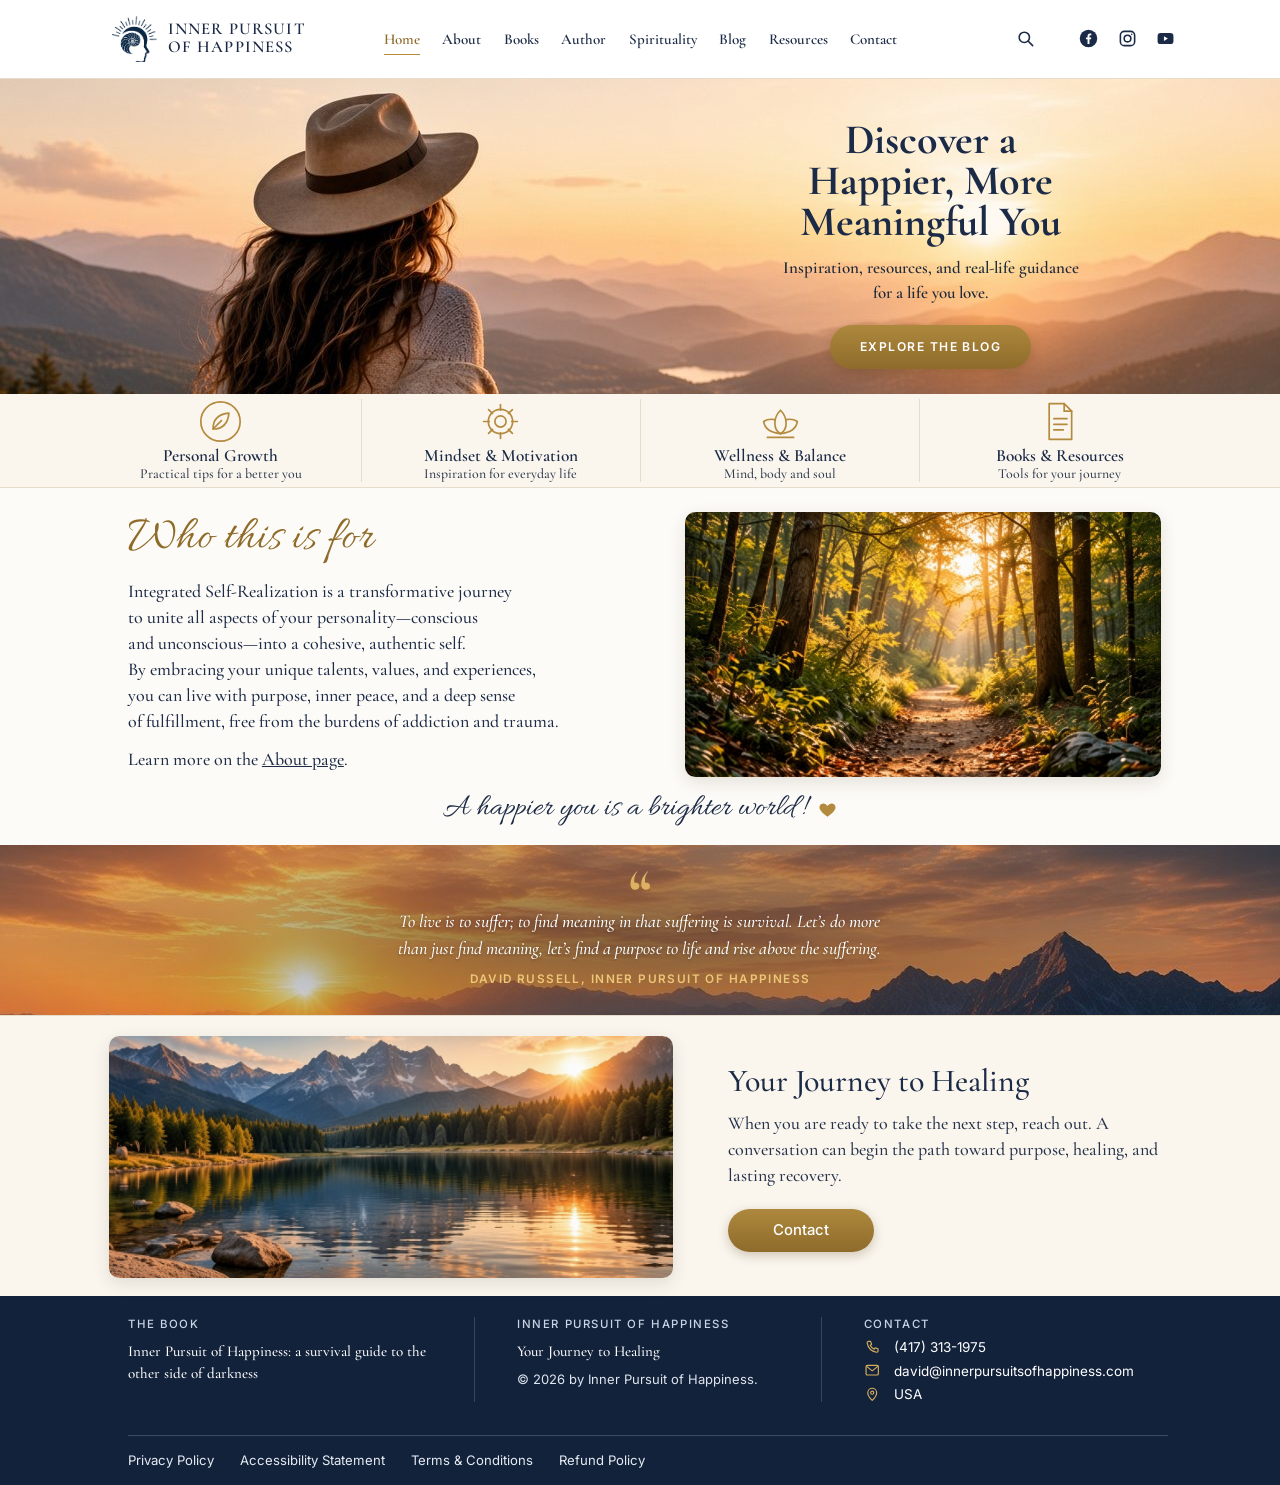
==== commit 23fad0b7: "Add About page mock; link About from Home" ====
--- a/index.html
+++ b/index.html
@@ -34,7 +34,7 @@
       <nav id="site-nav" class="site-nav" aria-label="Main">
         <ul>
           <li><a href="./" aria-current="page">Home</a></li>
-          <li><a href="https://innerpursuitofhappiness.com/about">About</a></li>
+          <li><a href="about.html">About</a></li>
           <li><a href="https://innerpursuitofhappiness.com/books">Books</a></li>
           <li><a href="https://innerpursuitofhappiness.com/author">Author</a></li>
           <li><a href="https://innerpursuitofhappiness.com/spirituality">Spirituality</a></li>
@@ -115,7 +115,7 @@
             embracing your unique talents, values, and experiences,<br class="br-d" /> you can live with purpose, inner peace,
             and a deep sense<br class="br-d" /> of fulfillment, free from the burdens of addiction and trauma.
           </p>
-          <p class="who-more">Learn more on the About page.</p>
+          <p class="who-more">Learn more on the <a href="about.html">About page</a>.</p>
         </div>
         <img
           class="photo who-photo"
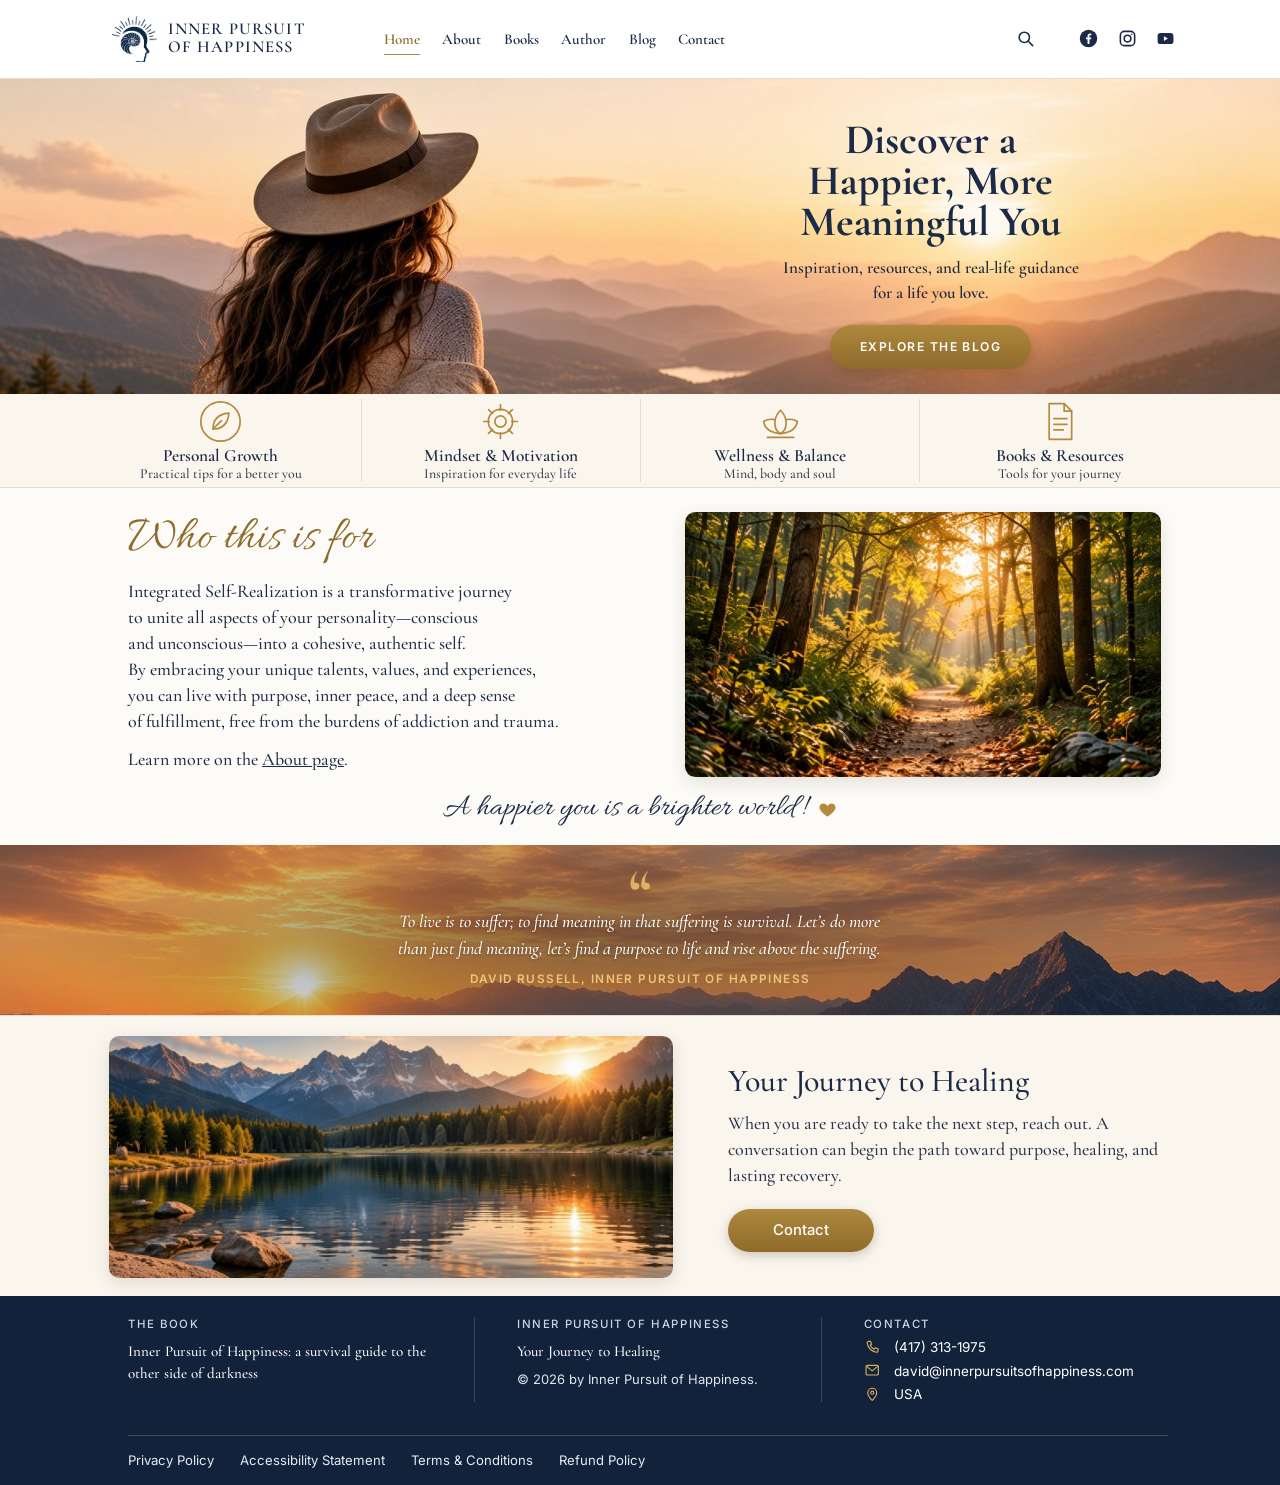
==== commit d2e845a9: "Add Let's Connect (Contact) page mock; unify nav to Home/About/Books/Author/Blog/Contact" ====
--- a/index.html
+++ b/index.html
@@ -35,12 +35,10 @@
         <ul>
           <li><a href="./" aria-current="page">Home</a></li>
           <li><a href="about.html">About</a></li>
-          <li><a href="https://innerpursuitofhappiness.com/books">Books</a></li>
-          <li><a href="https://innerpursuitofhappiness.com/author">Author</a></li>
-          <li><a href="https://innerpursuitofhappiness.com/spirituality">Spirituality</a></li>
-          <li><a href="https://innerpursuitofhappiness.com/blog">Blog</a></li>
-          <li><a href="https://innerpursuitofhappiness.com/resources">Resources</a></li>
-          <li><a href="https://innerpursuitofhappiness.com/contact">Contact</a></li>
+          <li><a href="books.html">Books</a></li>
+          <li><a href="author.html">Author</a></li>
+          <li><a href="blog.html">Blog</a></li>
+          <li><a href="contact.html">Contact</a></li>
         </ul>
       </nav>
 
@@ -75,7 +73,7 @@
         <div class="hero-copy">
           <h1 id="hero-title">Discover a<br class="br-d" /> Happier, More<br class="br-d" /> Meaningful You</h1>
           <p class="hero-lede">Inspiration, resources, and real-life guidance<br class="br-d" /> for a life you love.</p>
-          <a class="btn btn-gold btn-caps" href="https://innerpursuitofhappiness.com/blog">Explore the Blog</a>
+          <a class="btn btn-gold btn-caps" href="blog.html">Explore the Blog</a>
         </div>
       </div>
     </section>
@@ -159,7 +157,7 @@
             When you are ready to take the next step, reach out. A conversation can begin the path toward purpose, healing,
             and lasting recovery.
           </p>
-          <a class="btn btn-gold" href="https://innerpursuitofhappiness.com/contact">Contact</a>
+          <a class="btn btn-gold" href="contact.html">Contact</a>
         </div>
       </div>
     </section>
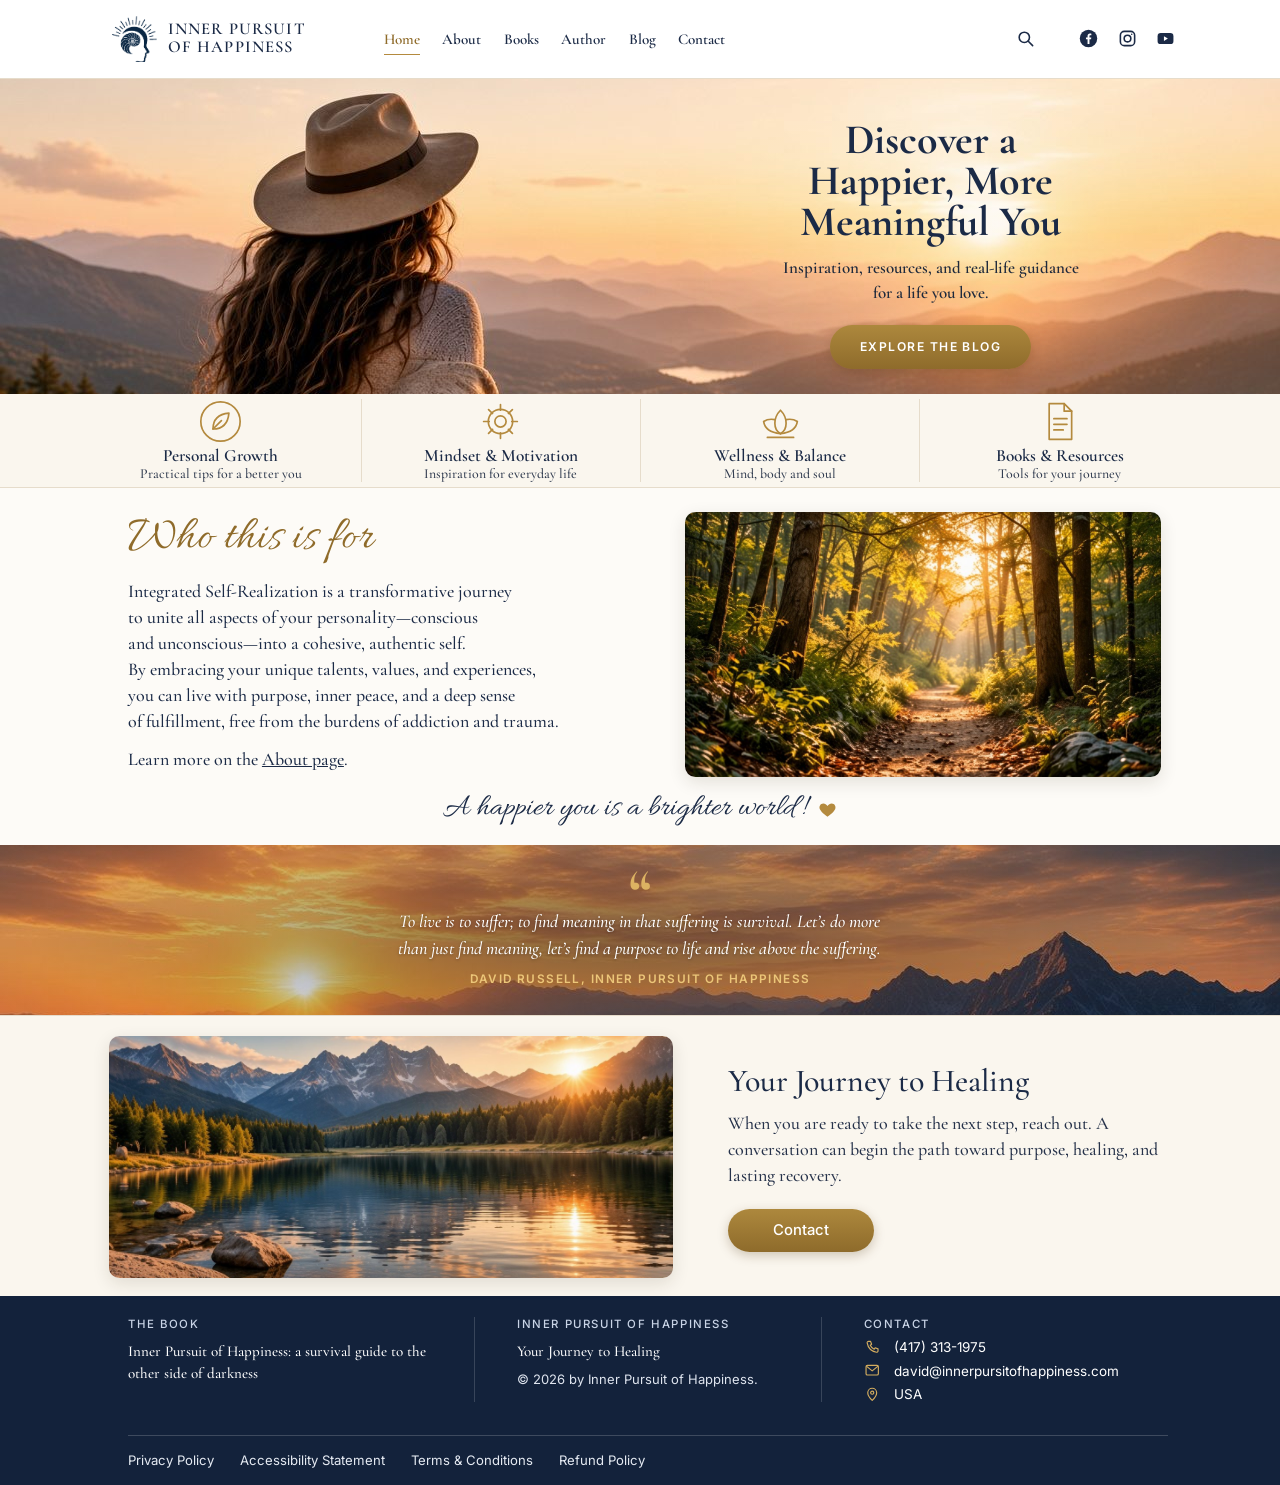
==== commit b6824f10: "Update site email to david@innerpursitofhappiness.com" ====
--- a/index.html
+++ b/index.html
@@ -185,7 +185,7 @@
           </li>
           <li>
             <svg viewBox="0 0 24 24" aria-hidden="true"><rect x="3" y="5" width="18" height="14" rx="2" /><path d="m3.5 6 8.5 7 8.5-7" /></svg>
-            <a href="mailto:david@innerpursuitsofhappiness.com">david@innerpursuitsofhappiness.com</a>
+            <a href="mailto:david@innerpursitofhappiness.com">david@innerpursitofhappiness.com</a>
           </li>
           <li>
             <svg viewBox="0 0 24 24" aria-hidden="true"><path d="M12 21s-6.5-6.2-6.5-11.2a6.5 6.5 0 0 1 13 0C18.5 14.8 12 21 12 21Z" /><circle cx="12" cy="9.8" r="2.3" /></svg>
